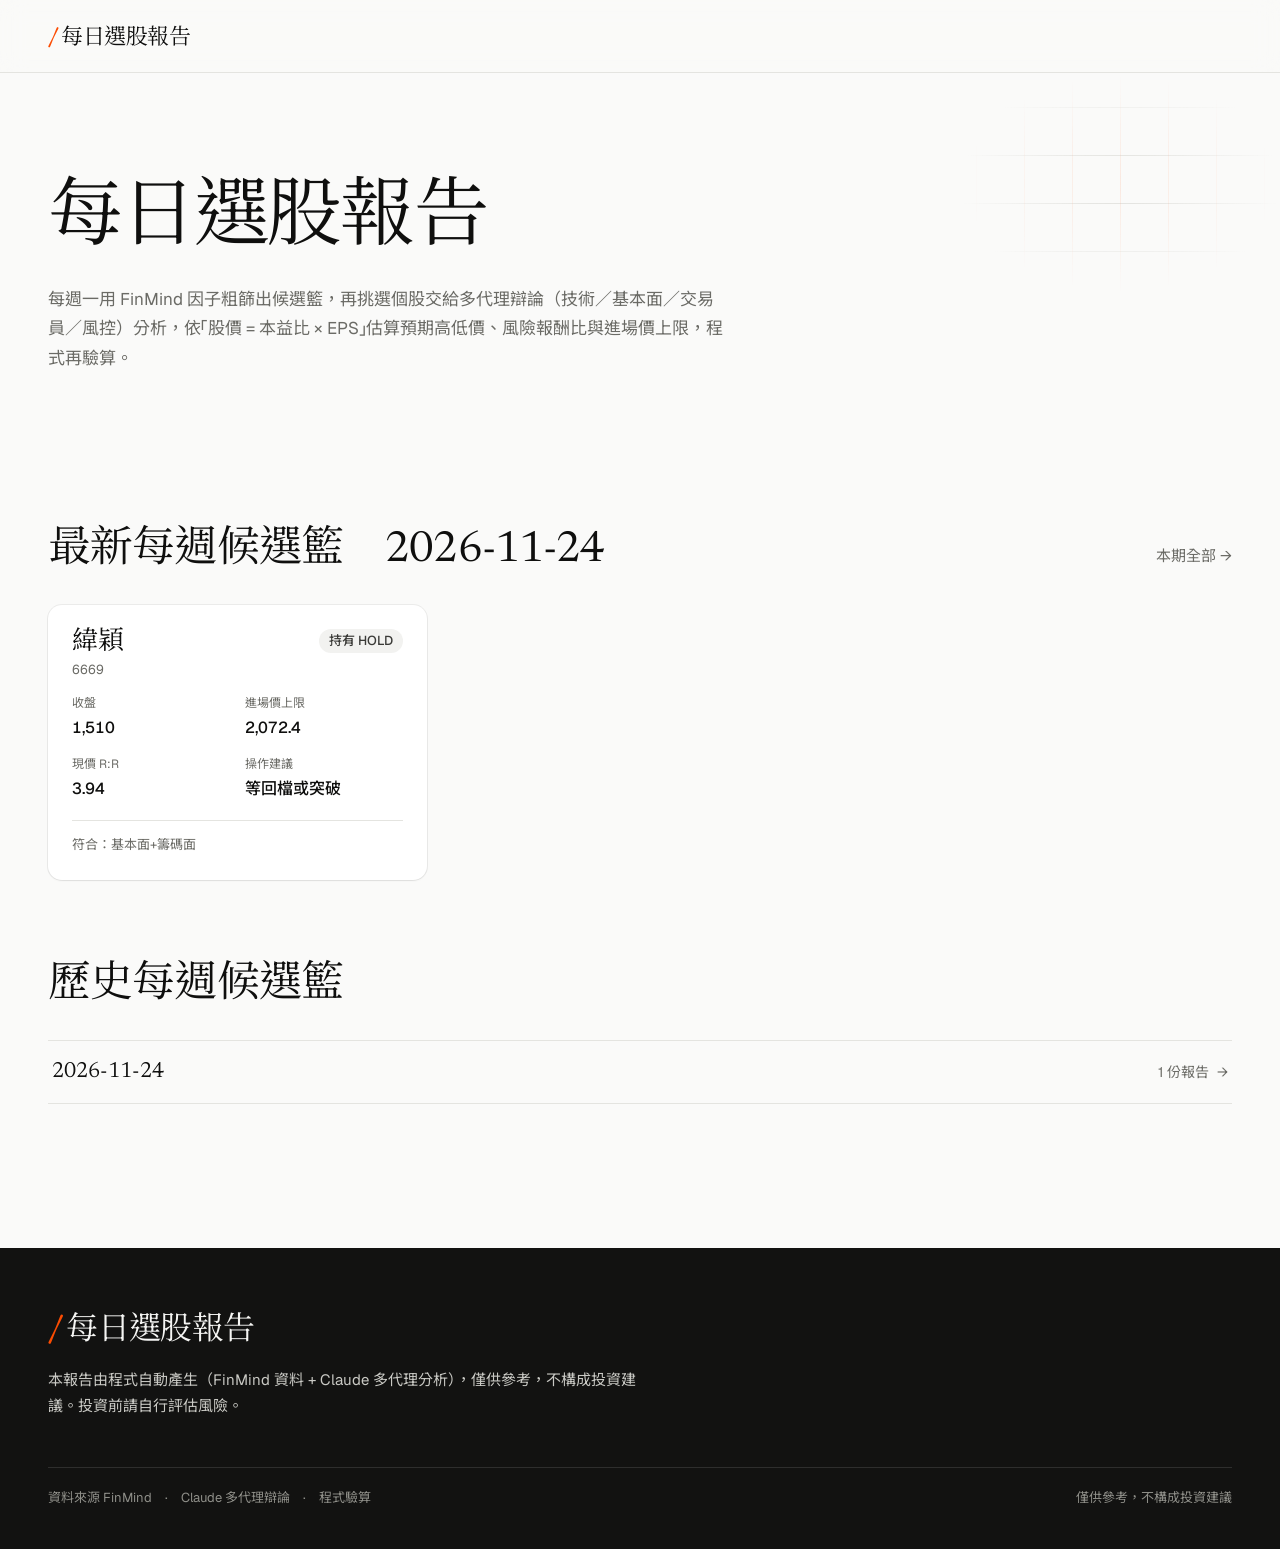
==== index.html @ 47975ad2 "選股報告 2026-11-24" ====
<!doctype html>
<html lang="zh-Hant">
<head>
<meta charset="utf-8">
<meta name="viewport" content="width=device-width, initial-scale=1">
<title>每日選股報告</title>
<meta name="description" content="每週一用 FinMind 因子粗篩出候選籃，再挑選個股交給多代理辯論（技術／基本面／交易員／風控）分析，依「股價 = 本益比 × EPS」估算預期高低價、風險報酬比與進場價上限，程式再驗算。">
<link rel="preconnect" href="https://fonts.googleapis.com">
<link rel="preconnect" href="https://fonts.gstatic.com" crossorigin>
<link rel="stylesheet" href="https://fonts.googleapis.com/css2?family=Fraunces:opsz,wght@9..144,400..500&family=Newsreader:opsz,wght@6..72,400;6..72,500&family=Geist:wght@400;500;600&family=Geist+Mono:wght@400;500&family=Noto+Sans+TC:wght@400;500;600&family=Noto+Serif+TC:wght@400;500&display=swap">
<link rel="stylesheet" href="assets/report.css">
</head>
<body>
<header class="nav"><div class="wrap nav__in">
<a class="brand" href="index.html"><span class="brand__slash">/</span>每日選股報告</a>

</div></header>
<main>
<section class="hero"><div class="wrap"><h1>每日選股報告</h1><p class="lead">每週一用 FinMind 因子粗篩出候選籃，再挑選個股交給多代理辯論（技術／基本面／交易員／風控）分析，依「股價 = 本益比 × EPS」估算預期高低價、風險報酬比與進場價上限，程式再驗算。</p></div></section><section class="block wrap"><div class="block__head"><h2>最新每週候選籃　2026-11-24</h2><a class="more" href="picks/2026-11-24/index.html">本期全部 →</a></div><div class="cards"><a class="card" href="picks/2026-11-24/6669.html"><div class="card__top"><div><div class="card__name">緯穎</div><span class="card__id">6669</span></div><span class="tag">持有 HOLD</span></div><dl class=""><div><dt>收盤</dt><dd>1,510</dd></div><div><dt>進場價上限</dt><dd>2,072.4</dd></div><div><dt>現價 R:R</dt><dd>3.94</dd></div><div><dt>操作建議</dt><dd class="text">等回檔或突破</dd></div></dl><div class="card__foot">符合：基本面+籌碼面</div></a></div></section><section class="block wrap"><div class="block__head"><h2>歷史每週候選籃</h2></div><ul class="rows"><li><a href="picks/2026-11-24/index.html"><span class="rows__key">2026-11-24</span><span class="rows__meta">1 份報告<span class="rows__arrow">→</span></span></a></li></ul></section>
</main>
<footer class="foot"><div class="wrap">
<a class="brand" href="index.html"><span class="brand__slash">/</span>每日選股報告</a>
<p class="foot__note">本報告由程式自動產生（FinMind 資料 + Claude 多代理分析），僅供參考，不構成投資建議。投資前請自行評估風險。</p>
<div class="foot__bot"><span>資料來源 FinMind　·　Claude 多代理辯論　·　程式驗算</span><span>僅供參考，不構成投資建議</span></div>
</div></footer>

</body>
</html>
---- assets/report.css ----
/* 公開選股報告（GitHub Pages）樣式。
   排版語彙參考 nutlope/hallmark 官網：紙白底、Newsreader 襯線大標、Geist 內文、
   1px 細線分隔、14px 圓角、膠囊標籤、深色頁尾帶；accent 橘只用在焦點與小記號。
   刻意不用 hallmark 列為「AI 味」的手法：標題上方小字 eyebrow、加字距全大寫標籤。 */

:root {
  --paper: #FAFAF9;
  --paper-2: #F2F2F0;
  --paper-3: #E9E9E6;
  --card: #FFFFFF;
  --ink: #0F0F0E;
  --ink-2: #3A3A37;
  --muted: #6B6B66;
  --line: #E4E4E0;
  --line-2: #D4D4CF;
  --accent: #FC4C02;
  --accent-soft: rgb(252 76 2 / 0.12);
  --accent-grid: rgb(252 76 2 / 0.14);
  --ok-ink: #13703B;
  --ok-soft: rgb(31 157 85 / 0.12);
  --bad-ink: #B4232A;
  --bad-soft: rgb(229 72 77 / 0.12);
  --warn-ink: #8A5A00;
  --warn-soft: rgb(230 160 0 / 0.14);

  --band: #121211;
  --on-band: #F5F5F3;
  --on-band-2: #C9C9C4;
  --on-band-muted: #8E8E88;
  --on-band-line: rgb(245 245 243 / 0.12);

  --shadow-1: 0 1px 2px rgb(15 15 14 / 0.06), 0 0 0 1px rgb(15 15 14 / 0.06);
  --shadow-2: 0 1px 2px rgb(15 15 14 / 0.05), 0 18px 40px -22px rgb(15 15 14 / 0.28), 0 0 0 1px rgb(15 15 14 / 0.06);

  --font-brand: "Fraunces", "Noto Serif TC", "Iowan Old Style", Georgia, serif;
  --font-display: "Newsreader", "Noto Serif TC", "Iowan Old Style", Georgia, serif;
  --font-body: "Geist", "Noto Sans TC", ui-sans-serif, system-ui, "PingFang TC", "Microsoft JhengHei", sans-serif;
  --font-mono: "Geist Mono", ui-monospace, "SF Mono", Menlo, Consolas, monospace;

  --container: 1240px;
  --gutter: clamp(16px, 4vw, 48px);
  --nav-h: 72px;
  --r: 14px;
  --r-in: 8px;
  --r-pill: 999px;
  --ease: cubic-bezier(0.2, 0.7, 0.2, 1);
  color-scheme: light;
}

@media (prefers-color-scheme: dark) {
  :root {
    --paper: #121211;
    --paper-2: #1C1C1A;
    --paper-3: #262624;
    --card: #1A1A18;
    --ink: #F5F5F3;
    --ink-2: #C9C9C4;
    --muted: #8E8E88;
    --line: rgb(245 245 243 / 0.12);
    --line-2: rgb(245 245 243 / 0.22);
    --ok-ink: #5BCF8C;
    --ok-soft: rgb(31 157 85 / 0.2);
    --bad-ink: #FF8A8E;
    --bad-soft: rgb(229 72 77 / 0.2);
    --warn-ink: #F2C35B;
    --warn-soft: rgb(230 160 0 / 0.18);
    --band: #0A0A09;
    --shadow-1: 0 0 0 1px rgb(245 245 243 / 0.1);
    --shadow-2: 0 18px 40px -22px rgb(0 0 0 / 0.7), 0 0 0 1px rgb(245 245 243 / 0.14);
    color-scheme: dark;
  }
}

*, *::before, *::after { box-sizing: border-box; }
html { -webkit-text-size-adjust: 100%; scroll-padding-top: calc(var(--nav-h) + 24px); }
body {
  margin: 0;
  background: var(--paper);
  color: var(--ink);
  font: 400 1rem/1.6 var(--font-body);
  -webkit-font-smoothing: antialiased;
  text-rendering: optimizeLegibility;
}
::selection { background: var(--accent-soft); }
:focus-visible { outline: 2px solid var(--accent); outline-offset: 3px; border-radius: 4px; }
a { color: inherit; text-decoration: none; }
h1, h2, h3, h4, p { margin: 0; }
img { max-width: 100%; }

.wrap {
  width: 100%;
  max-width: calc(var(--container) + 2 * var(--gutter));
  margin-inline: auto;
  padding-inline: var(--gutter);
}

/* ── nav ─────────────────────────────────────────── */
.nav {
  position: sticky; top: 0; z-index: 10;
  height: var(--nav-h);
  background: color-mix(in srgb, var(--paper) 86%, transparent);
  -webkit-backdrop-filter: saturate(1.4) blur(12px);
  backdrop-filter: saturate(1.4) blur(12px);
  box-shadow: 0 1px 0 var(--line);
}
.nav__in { height: 100%; display: flex; align-items: center; justify-content: space-between; gap: 16px; }
.brand {
  font: 400 1.375rem/1 var(--font-brand);
  letter-spacing: -0.02em;
  white-space: nowrap;
}
.brand__slash { color: var(--accent); font-weight: 500; margin-right: 0.12em; }

.btn {
  display: inline-flex; align-items: center; gap: 8px;
  min-height: 40px; padding: 0 20px;
  border-radius: var(--r-pill);
  font: 500 0.9375rem/1 var(--font-body);
  white-space: nowrap;
  transition: box-shadow 160ms var(--ease), background 160ms var(--ease), transform 160ms var(--ease);
}
.btn:active { transform: scale(0.97); }
.btn--line { background: var(--paper); box-shadow: inset 0 0 0 1px var(--line-2); }
.btn--line:hover { box-shadow: inset 0 0 0 1px var(--ink); }

/* ── hero ────────────────────────────────────────── */
.hero { position: relative; overflow: hidden; padding: clamp(56px, 3rem + 5vw, 128px) 0 clamp(40px, 2rem + 3vw, 72px); }
.hero::before {
  content: ""; position: absolute; top: 0; right: 0;
  width: min(640px, 70vw); height: 100%;
  background:
    repeating-linear-gradient(90deg, var(--accent-grid) 0 1px, transparent 1px 48px),
    repeating-linear-gradient(0deg, var(--line-2) 0 1px, transparent 1px 48px);
  -webkit-mask-image: radial-gradient(closest-side at 75% 30%, #000, transparent);
  mask-image: radial-gradient(closest-side at 75% 30%, #000, transparent);
  opacity: 0.7;
  pointer-events: none;
}
.hero > .wrap { position: relative; }
.hero h1 {
  font: 400 clamp(2.5rem, 1.5rem + 4vw, 5rem)/1.02 var(--font-display);
  font-variation-settings: "opsz" 72;
  letter-spacing: -0.025em;
  text-wrap: balance;
  max-width: 18ch;
}
.hero__head { display: flex; flex-wrap: wrap; align-items: flex-end; gap: 16px 24px; }
.hero__id {
  font: 400 0.36em/1 var(--font-mono);
  letter-spacing: 0;
  color: var(--muted);
  margin-left: 0.4em;
  vertical-align: 0.5em;
}
.lead {
  margin-top: 24px;
  max-width: 62ch;
  font-size: 1.0625rem; line-height: 1.75;
  color: var(--muted);
  text-wrap: pretty;
}
.hero__meta {
  display: flex; flex-wrap: wrap; gap: 6px 10px; align-items: center;
  margin-top: 24px;
  font-size: 0.875rem; color: var(--muted);
}
.hero__meta .dot { color: var(--line-2); }

/* ── tags / decision ─────────────────────────────── */
.tag {
  display: inline-flex; align-items: center; gap: 6px;
  height: 24px; padding: 0 10px;
  border-radius: var(--r-pill);
  background: var(--paper-2); color: var(--ink-2);
  font: 500 0.8125rem/1 var(--font-body);
  white-space: nowrap;
}
.tag--ok { background: var(--ok-soft); color: var(--ok-ink); }
.tag--bad { background: var(--bad-soft); color: var(--bad-ink); }
.tag--warn { background: var(--warn-soft); color: var(--warn-ink); }
.decision { height: 34px; padding: 0 16px; font-size: 0.9375rem; font-weight: 600; margin-bottom: 0.55em; }
.decision::before { content: ""; width: 7px; height: 7px; border-radius: 50%; background: currentColor; }

/* ── key numbers ─────────────────────────────────── */
.stats {
  display: grid;
  grid-template-columns: repeat(auto-fit, minmax(150px, 1fr));
  gap: 0 24px;
  margin: clamp(40px, 2rem + 2vw, 64px) 0 0;
  border-top: 1px solid var(--line);
}
.stats div { padding: 18px 0 4px; border-bottom: 1px solid var(--line); }
.stats dt { font-size: 0.8125rem; color: var(--muted); }
.stats dd {
  margin: 6px 0 0;
  font: 400 1.75rem/1.15 var(--font-display);
  letter-spacing: -0.015em;
  font-variant-numeric: tabular-nums;
}
.stats dd.text { font: 500 1.0625rem/1.4 var(--font-body); padding-top: 6px; }

/* ── report layout ───────────────────────────────── */
.doc {
  display: grid;
  grid-template-columns: repeat(12, minmax(0, 1fr));
  column-gap: 24px;
  align-items: start;
  padding-bottom: 32px;
}
.toc { grid-column: 1 / span 3; position: sticky; top: calc(var(--nav-h) + 32px); padding-top: 8px; }
.toc ol { list-style: none; margin: 0; padding: 0; display: grid; gap: 2px; }
.toc a {
  display: block; padding: 8px 14px;
  border-radius: var(--r-pill);
  color: var(--muted); font: 500 0.9375rem/1.3 var(--font-body);
  transition: background 160ms var(--ease), color 160ms var(--ease);
}
.toc a:hover { background: var(--paper-2); color: var(--ink); }
.toc a[aria-current="true"] { background: var(--ink); color: var(--paper); }

.prose { grid-column: 4 / span 8; min-width: 0; max-width: 46rem; color: var(--ink-2); line-height: 1.8; }
.sec { padding-top: 56px; margin-top: 56px; border-top: 1px solid var(--line); }
.sec:first-child { margin-top: 0; padding-top: 8px; border-top: 0; }
.sec > h2 {
  font: 400 clamp(1.875rem, 1.4rem + 1.5vw, 2.75rem)/1.08 var(--font-display);
  letter-spacing: -0.02em;
  color: var(--ink);
  text-wrap: balance;
  margin-bottom: 20px;
}
.prose .sec-sub {
  font: 400 1.25rem/1.4 var(--font-display);
  color: var(--muted);
  margin: 28px 0 16px;
}
.prose h3 { font: 500 1.125rem/1.4 var(--font-body); letter-spacing: -0.01em; color: var(--ink); margin: 40px 0 12px; }
.prose h4, .prose h5, .prose h6 { font: 500 1rem/1.4 var(--font-body); color: var(--ink); margin: 28px 0 8px; }
.prose p { margin: 0 0 1em; }
.prose strong { color: var(--ink); font-weight: 600; }
.prose ul, .prose ol { margin: 0 0 1.1em; padding-left: 1.3em; }
.prose li { margin: 0.3em 0; }
.prose li::marker { color: var(--muted); }
.prose blockquote {
  margin: 24px 0; padding: 16px 20px;
  background: var(--paper-2);
  border-radius: var(--r);
  box-shadow: inset 0 0 0 1px var(--line);
  color: var(--ink-2); font-size: 0.9375rem;
}
.prose blockquote p:last-child { margin-bottom: 0; }
.prose hr { border: 0; height: 1px; background: var(--line); margin: 40px 0; }
.prose code { font: 0.9em var(--font-mono); background: var(--paper-2); padding: 0.1em 0.35em; border-radius: 6px; }
.prose a { background: linear-gradient(currentColor, currentColor) 0 100% / 100% 1px no-repeat; }
.prose a:hover { color: var(--accent); }

/* tables：hairline 列線、數字欄靠右、等寬數字 */
.tbl {
  margin: 24px 0 28px;
  overflow-x: auto;
  background: var(--card);
  border-radius: var(--r);
  box-shadow: var(--shadow-1);
}
.tbl table { width: 100%; border-collapse: collapse; font-size: 0.9375rem; line-height: 1.5; }
.tbl th {
  text-align: left; white-space: nowrap;
  font: 500 0.8125rem/1.4 var(--font-body); color: var(--muted);
  padding: 12px 16px; background: var(--paper-2);
  border-bottom: 1px solid var(--line);
}
.tbl td { padding: 11px 16px; vertical-align: top; border-top: 1px solid var(--line); color: var(--ink-2); }
.tbl tr:first-child td { border-top: 0; }
.tbl td:first-child { color: var(--ink); font-weight: 500; }
.tbl .n { text-align: right; font-variant-numeric: tabular-nums; white-space: nowrap; }
.tbl tbody tr { transition: background 160ms var(--ease); }
.tbl tbody tr:hover { background: color-mix(in srgb, var(--paper-2) 60%, transparent); }

/* ── list pages ──────────────────────────────────── */
.block { padding-top: clamp(48px, 2rem + 4vw, 96px); }
.block__head { display: flex; flex-wrap: wrap; align-items: baseline; justify-content: space-between; gap: 8px 24px; margin-bottom: 32px; }
.block__head h2 {
  font: 400 clamp(1.875rem, 1.4rem + 1.6vw, 3rem)/1.05 var(--font-display);
  letter-spacing: -0.02em; text-wrap: balance;
}
.block__head .more { color: var(--muted); font-size: 0.9375rem; }
.block__head .more:hover { color: var(--ink); }

.cards { display: grid; grid-template-columns: repeat(auto-fill, minmax(290px, 1fr)); gap: 24px; }
.card {
  display: flex; flex-direction: column; gap: 18px;
  padding: 24px;
  background: var(--card);
  border-radius: var(--r);
  box-shadow: var(--shadow-1);
  transition: box-shadow 320ms var(--ease), transform 320ms var(--ease);
}
.card:hover { box-shadow: var(--shadow-2), 0 0 0 2px var(--ink); transform: translateY(-2px); }
.card__top { display: flex; justify-content: space-between; align-items: flex-start; gap: 12px; }
.card__name { font: 400 1.625rem/1.1 var(--font-display); letter-spacing: -0.015em; }
.card__id { display: block; margin-top: 6px; font: 400 0.8125rem/1 var(--font-mono); color: var(--muted); }
.card dl { display: grid; grid-template-columns: 1fr 1fr; gap: 14px 16px; margin: 0; }
.card dt { font-size: 0.75rem; color: var(--muted); }
.card dd { margin: 2px 0 0; font-variant-numeric: tabular-nums; font-weight: 500; color: var(--ink); }
.card__foot { margin-top: auto; padding-top: 14px; border-top: 1px solid var(--line); font-size: 0.8125rem; color: var(--muted); }

.rows { list-style: none; margin: 0; padding: 0; border-top: 1px solid var(--line); }
.rows a {
  display: flex; justify-content: space-between; align-items: baseline; gap: 16px;
  padding: 18px 4px; border-bottom: 1px solid var(--line);
  transition: padding 160ms var(--ease), color 160ms var(--ease);
}
.rows a:hover { padding-left: 12px; }
.rows a:hover .rows__arrow { color: var(--accent); }
.rows__key { font: 400 1.375rem/1.2 var(--font-display); font-variant-numeric: tabular-nums; }
.rows__meta { color: var(--muted); font-size: 0.875rem; white-space: nowrap; }
.rows__arrow { color: var(--muted); margin-left: 8px; transition: color 160ms var(--ease); }
.empty { color: var(--muted); padding: 24px 0; }

/* ── footer band ─────────────────────────────────── */
.foot { margin-top: clamp(96px, 5rem + 5vw, 176px); background: var(--band); color: var(--on-band-2); padding: 64px 0 40px; }
.foot .brand { color: var(--on-band); font-size: 2rem; }
.foot__note { margin-top: 20px; max-width: 60ch; font-size: 0.9375rem; line-height: 1.75; }
.foot__bot {
  display: flex; flex-wrap: wrap; justify-content: space-between; gap: 8px 24px;
  margin-top: 48px; padding-top: 20px;
  border-top: 1px solid var(--on-band-line);
  font-size: 0.8125rem; color: var(--on-band-muted);
}

/* ── responsive ──────────────────────────────────── */
@media (max-width: 900px) {
  .doc { display: block; }
  .toc {
    position: sticky; top: var(--nav-h); z-index: 5;
    margin: 0 calc(-1 * var(--gutter)) 24px; padding: 10px var(--gutter);
    background: var(--paper);
    box-shadow: 0 1px 0 var(--line);
    overflow-x: auto; scrollbar-width: none;
  }
  .toc::-webkit-scrollbar { display: none; }
  .toc ol { display: flex; gap: 4px; }
  .toc a { white-space: nowrap; padding: 7px 14px; font-size: 0.875rem; }
  .prose { max-width: none; }
}
@media (max-width: 560px) {
  :root { --nav-h: 60px; }
  .brand { font-size: 1.1875rem; }
  .btn { min-height: 36px; padding: 0 14px; font-size: 0.875rem; }
  .stats { grid-template-columns: 1fr 1fr; }
  .stats dd { font-size: 1.375rem; }
  .sec { padding-top: 40px; margin-top: 40px; }
  .tbl table { font-size: 0.875rem; }
  .tbl th, .tbl td { padding: 10px 12px; }
  .tbl td:first-child { min-width: 8em; }   /* 首欄別被擠成一字一行，寬表改左右捲動 */
}
@media (prefers-reduced-motion: reduce) {
  *, *::before, *::after { transition: none !important; }
}
@media print {
  .nav, .toc, .hero::before { display: none; }
  body { background: #fff; }
  .doc { display: block; }
  .prose { max-width: none; }
  .foot { background: none; color: #333; margin-top: 48px; padding: 24px 0; }
  .foot .brand { color: #000; }
}
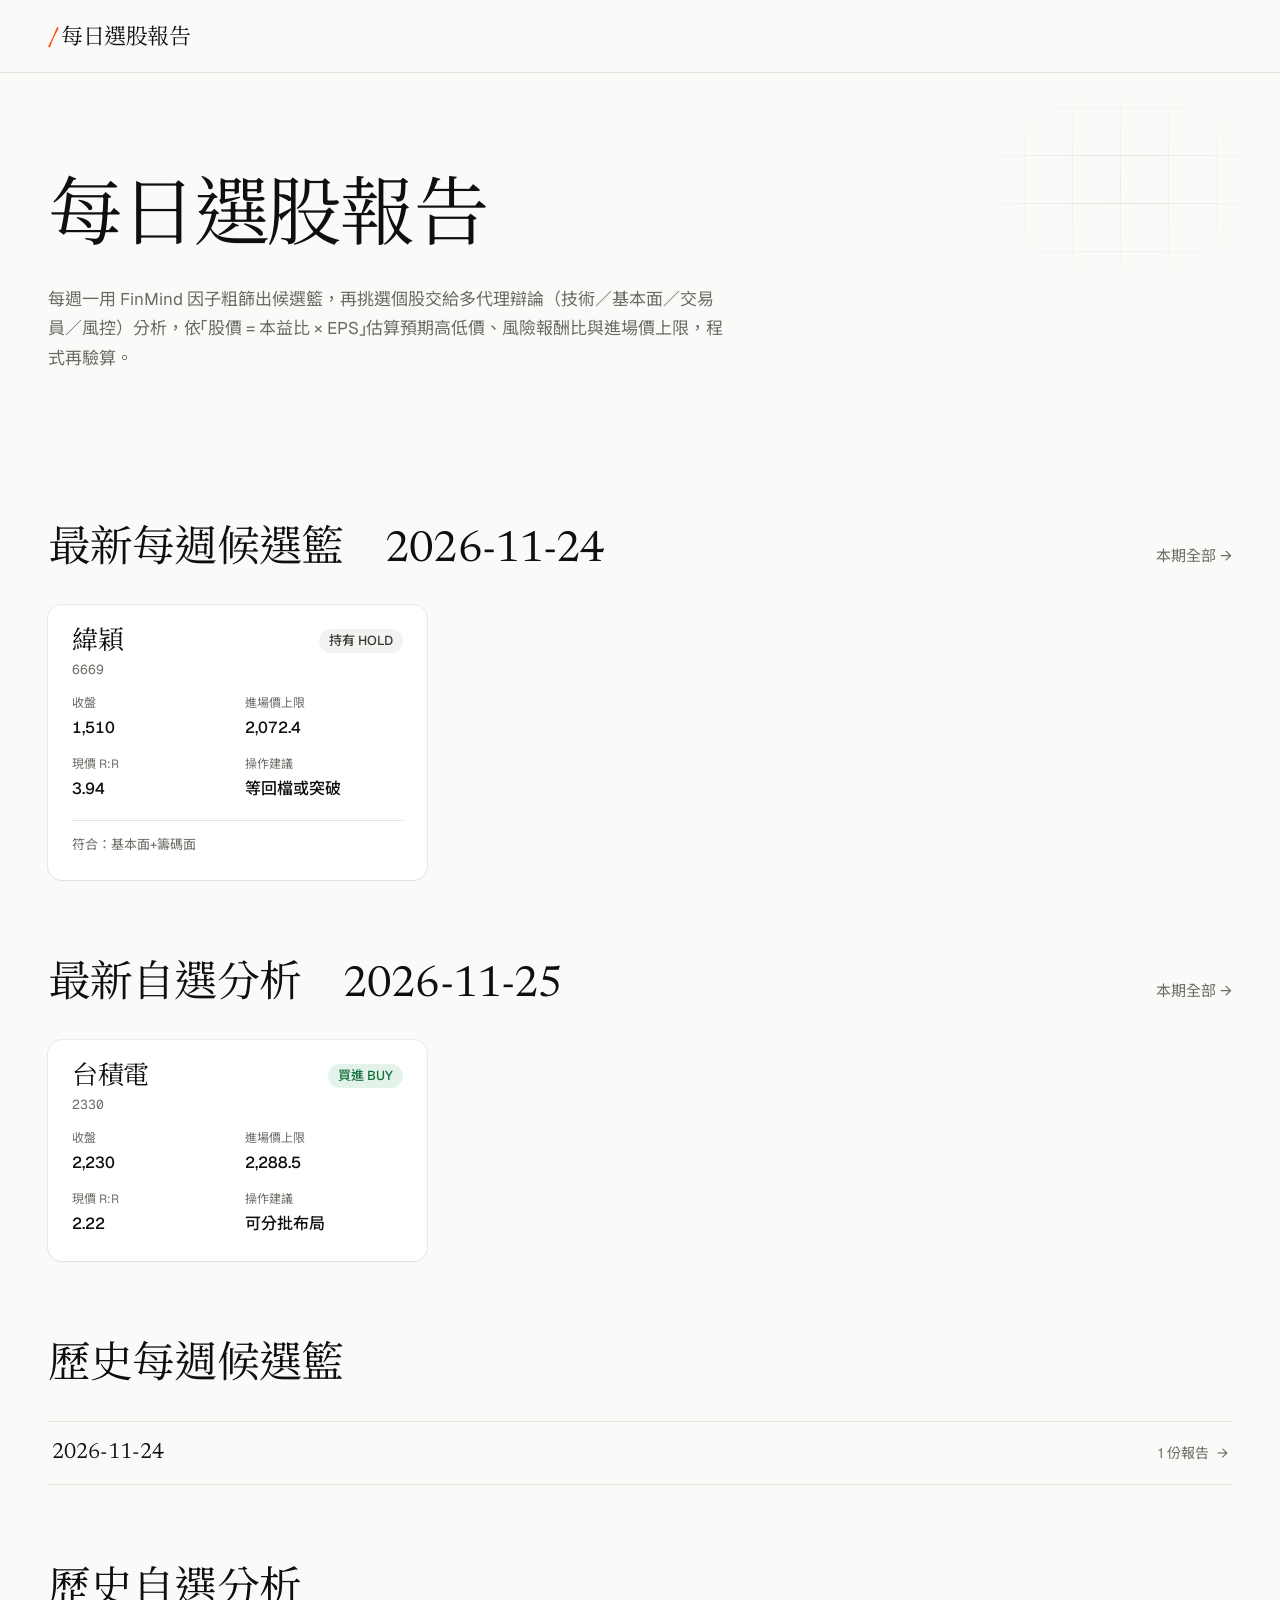
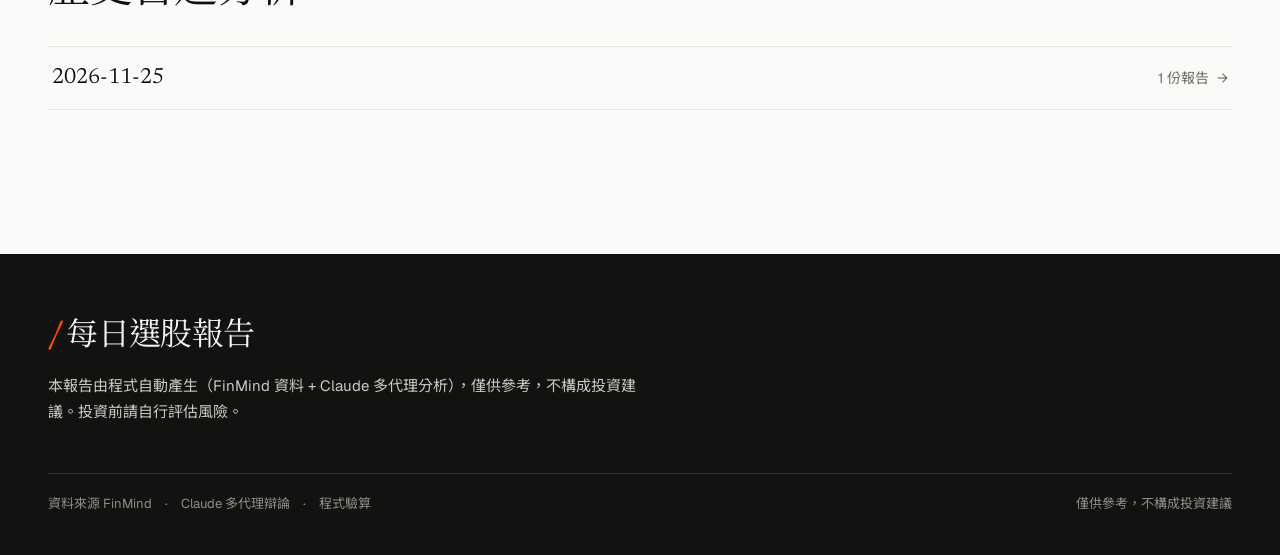
==== commit e982e4f2: "選股報告 2026-11-24~2026-11-25" ====
--- a/index.html
+++ b/index.html
@@ -16,7 +16,7 @@
 
 </div></header>
 <main>
-<section class="hero"><div class="wrap"><h1>每日選股報告</h1><p class="lead">每週一用 FinMind 因子粗篩出候選籃，再挑選個股交給多代理辯論（技術／基本面／交易員／風控）分析，依「股價 = 本益比 × EPS」估算預期高低價、風險報酬比與進場價上限，程式再驗算。</p></div></section><section class="block wrap"><div class="block__head"><h2>最新每週候選籃　2026-11-24</h2><a class="more" href="picks/2026-11-24/index.html">本期全部 →</a></div><div class="cards"><a class="card" href="picks/2026-11-24/6669.html"><div class="card__top"><div><div class="card__name">緯穎</div><span class="card__id">6669</span></div><span class="tag">持有 HOLD</span></div><dl class=""><div><dt>收盤</dt><dd>1,510</dd></div><div><dt>進場價上限</dt><dd>2,072.4</dd></div><div><dt>現價 R:R</dt><dd>3.94</dd></div><div><dt>操作建議</dt><dd class="text">等回檔或突破</dd></div></dl><div class="card__foot">符合：基本面+籌碼面</div></a></div></section><section class="block wrap"><div class="block__head"><h2>歷史每週候選籃</h2></div><ul class="rows"><li><a href="picks/2026-11-24/index.html"><span class="rows__key">2026-11-24</span><span class="rows__meta">1 份報告<span class="rows__arrow">→</span></span></a></li></ul></section>
+<section class="hero"><div class="wrap"><h1>每日選股報告</h1><p class="lead">每週一用 FinMind 因子粗篩出候選籃，再挑選個股交給多代理辯論（技術／基本面／交易員／風控）分析，依「股價 = 本益比 × EPS」估算預期高低價、風險報酬比與進場價上限，程式再驗算。</p></div></section><section class="block wrap"><div class="block__head"><h2>最新每週候選籃　2026-11-24</h2><a class="more" href="picks/2026-11-24/index.html">本期全部 →</a></div><div class="cards"><a class="card" href="picks/2026-11-24/6669.html"><div class="card__top"><div><div class="card__name">緯穎</div><span class="card__id">6669</span></div><span class="tag">持有 HOLD</span></div><dl class=""><div><dt>收盤</dt><dd>1,510</dd></div><div><dt>進場價上限</dt><dd>2,072.4</dd></div><div><dt>現價 R:R</dt><dd>3.94</dd></div><div><dt>操作建議</dt><dd class="text">等回檔或突破</dd></div></dl><div class="card__foot">符合：基本面+籌碼面</div></a></div></section><section class="block wrap"><div class="block__head"><h2>最新自選分析　2026-11-25</h2><a class="more" href="manual/2026-11-25/index.html">本期全部 →</a></div><div class="cards"><a class="card" href="manual/2026-11-25/2330.html"><div class="card__top"><div><div class="card__name">台積電</div><span class="card__id">2330</span></div><span class="tag tag--ok">買進 BUY</span></div><dl class=""><div><dt>收盤</dt><dd>2,230</dd></div><div><dt>進場價上限</dt><dd>2,288.5</dd></div><div><dt>現價 R:R</dt><dd>2.22</dd></div><div><dt>操作建議</dt><dd class="text">可分批布局</dd></div></dl></a></div></section><section class="block wrap"><div class="block__head"><h2>歷史每週候選籃</h2></div><ul class="rows"><li><a href="picks/2026-11-24/index.html"><span class="rows__key">2026-11-24</span><span class="rows__meta">1 份報告<span class="rows__arrow">→</span></span></a></li></ul></section><section class="block wrap"><div class="block__head"><h2>歷史自選分析</h2></div><ul class="rows"><li><a href="manual/2026-11-25/index.html"><span class="rows__key">2026-11-25</span><span class="rows__meta">1 份報告<span class="rows__arrow">→</span></span></a></li></ul></section>
 </main>
 <footer class="foot"><div class="wrap">
 <a class="brand" href="index.html"><span class="brand__slash">/</span>每日選股報告</a>
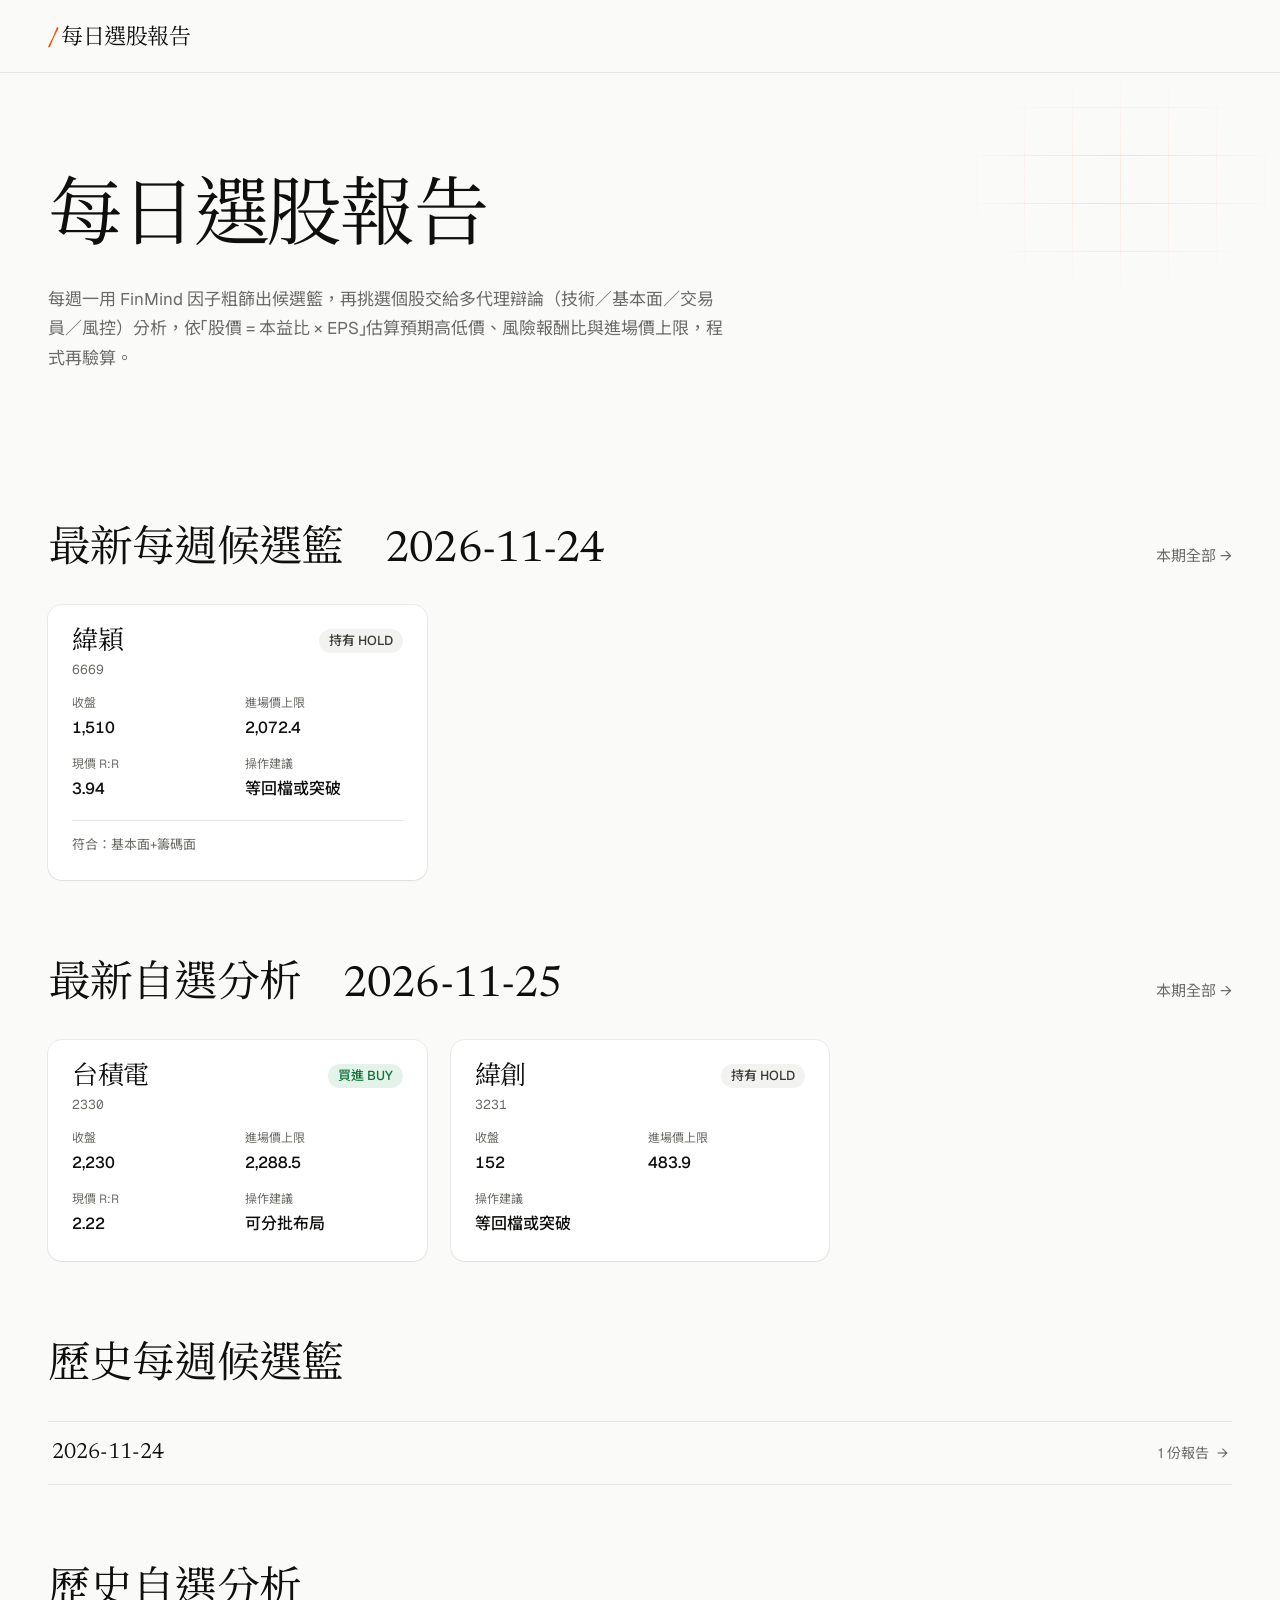
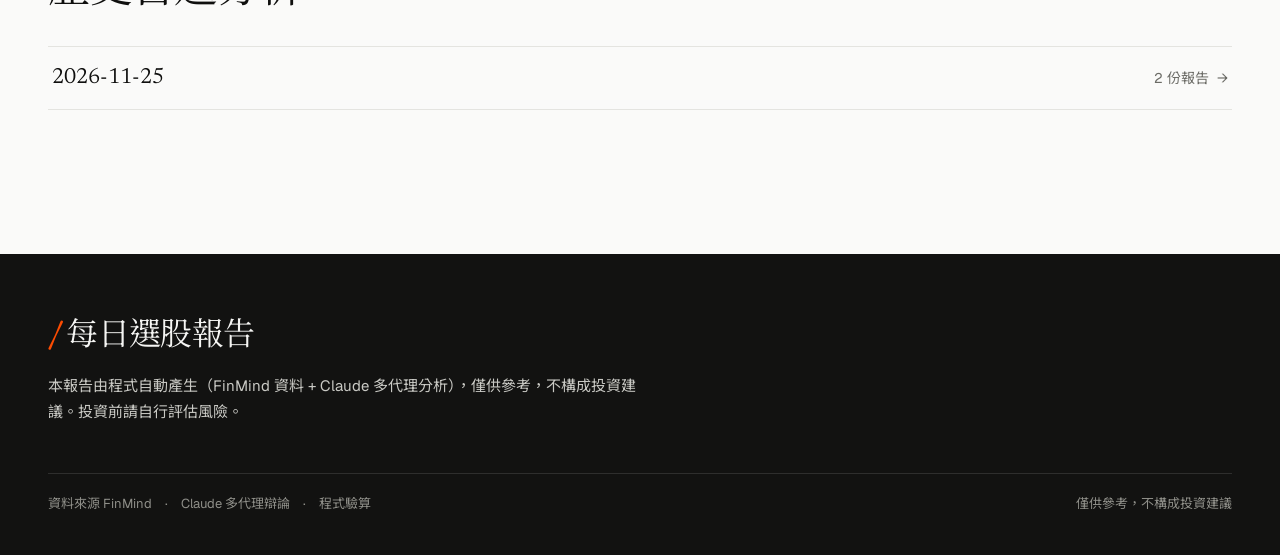
==== commit 8906f615: "選股報告 2026-11-24~2026-11-25" ====
--- a/index.html
+++ b/index.html
@@ -16,7 +16,7 @@
 
 </div></header>
 <main>
-<section class="hero"><div class="wrap"><h1>每日選股報告</h1><p class="lead">每週一用 FinMind 因子粗篩出候選籃，再挑選個股交給多代理辯論（技術／基本面／交易員／風控）分析，依「股價 = 本益比 × EPS」估算預期高低價、風險報酬比與進場價上限，程式再驗算。</p></div></section><section class="block wrap"><div class="block__head"><h2>最新每週候選籃　2026-11-24</h2><a class="more" href="picks/2026-11-24/index.html">本期全部 →</a></div><div class="cards"><a class="card" href="picks/2026-11-24/6669.html"><div class="card__top"><div><div class="card__name">緯穎</div><span class="card__id">6669</span></div><span class="tag">持有 HOLD</span></div><dl class=""><div><dt>收盤</dt><dd>1,510</dd></div><div><dt>進場價上限</dt><dd>2,072.4</dd></div><div><dt>現價 R:R</dt><dd>3.94</dd></div><div><dt>操作建議</dt><dd class="text">等回檔或突破</dd></div></dl><div class="card__foot">符合：基本面+籌碼面</div></a></div></section><section class="block wrap"><div class="block__head"><h2>最新自選分析　2026-11-25</h2><a class="more" href="manual/2026-11-25/index.html">本期全部 →</a></div><div class="cards"><a class="card" href="manual/2026-11-25/2330.html"><div class="card__top"><div><div class="card__name">台積電</div><span class="card__id">2330</span></div><span class="tag tag--ok">買進 BUY</span></div><dl class=""><div><dt>收盤</dt><dd>2,230</dd></div><div><dt>進場價上限</dt><dd>2,288.5</dd></div><div><dt>現價 R:R</dt><dd>2.22</dd></div><div><dt>操作建議</dt><dd class="text">可分批布局</dd></div></dl></a></div></section><section class="block wrap"><div class="block__head"><h2>歷史每週候選籃</h2></div><ul class="rows"><li><a href="picks/2026-11-24/index.html"><span class="rows__key">2026-11-24</span><span class="rows__meta">1 份報告<span class="rows__arrow">→</span></span></a></li></ul></section><section class="block wrap"><div class="block__head"><h2>歷史自選分析</h2></div><ul class="rows"><li><a href="manual/2026-11-25/index.html"><span class="rows__key">2026-11-25</span><span class="rows__meta">1 份報告<span class="rows__arrow">→</span></span></a></li></ul></section>
+<section class="hero"><div class="wrap"><h1>每日選股報告</h1><p class="lead">每週一用 FinMind 因子粗篩出候選籃，再挑選個股交給多代理辯論（技術／基本面／交易員／風控）分析，依「股價 = 本益比 × EPS」估算預期高低價、風險報酬比與進場價上限，程式再驗算。</p></div></section><section class="block wrap"><div class="block__head"><h2>最新每週候選籃　2026-11-24</h2><a class="more" href="picks/2026-11-24/index.html">本期全部 →</a></div><div class="cards"><a class="card" href="picks/2026-11-24/6669.html"><div class="card__top"><div><div class="card__name">緯穎</div><span class="card__id">6669</span></div><span class="tag">持有 HOLD</span></div><dl class=""><div><dt>收盤</dt><dd>1,510</dd></div><div><dt>進場價上限</dt><dd>2,072.4</dd></div><div><dt>現價 R:R</dt><dd>3.94</dd></div><div><dt>操作建議</dt><dd class="text">等回檔或突破</dd></div></dl><div class="card__foot">符合：基本面+籌碼面</div></a></div></section><section class="block wrap"><div class="block__head"><h2>最新自選分析　2026-11-25</h2><a class="more" href="manual/2026-11-25/index.html">本期全部 →</a></div><div class="cards"><a class="card" href="manual/2026-11-25/2330.html"><div class="card__top"><div><div class="card__name">台積電</div><span class="card__id">2330</span></div><span class="tag tag--ok">買進 BUY</span></div><dl class=""><div><dt>收盤</dt><dd>2,230</dd></div><div><dt>進場價上限</dt><dd>2,288.5</dd></div><div><dt>現價 R:R</dt><dd>2.22</dd></div><div><dt>操作建議</dt><dd class="text">可分批布局</dd></div></dl></a><a class="card" href="manual/2026-11-25/3231.html"><div class="card__top"><div><div class="card__name">緯創</div><span class="card__id">3231</span></div><span class="tag">持有 HOLD</span></div><dl class=""><div><dt>收盤</dt><dd>152</dd></div><div><dt>進場價上限</dt><dd>483.9</dd></div><div><dt>操作建議</dt><dd class="text">等回檔或突破</dd></div></dl></a></div></section><section class="block wrap"><div class="block__head"><h2>歷史每週候選籃</h2></div><ul class="rows"><li><a href="picks/2026-11-24/index.html"><span class="rows__key">2026-11-24</span><span class="rows__meta">1 份報告<span class="rows__arrow">→</span></span></a></li></ul></section><section class="block wrap"><div class="block__head"><h2>歷史自選分析</h2></div><ul class="rows"><li><a href="manual/2026-11-25/index.html"><span class="rows__key">2026-11-25</span><span class="rows__meta">2 份報告<span class="rows__arrow">→</span></span></a></li></ul></section>
 </main>
 <footer class="foot"><div class="wrap">
 <a class="brand" href="index.html"><span class="brand__slash">/</span>每日選股報告</a>
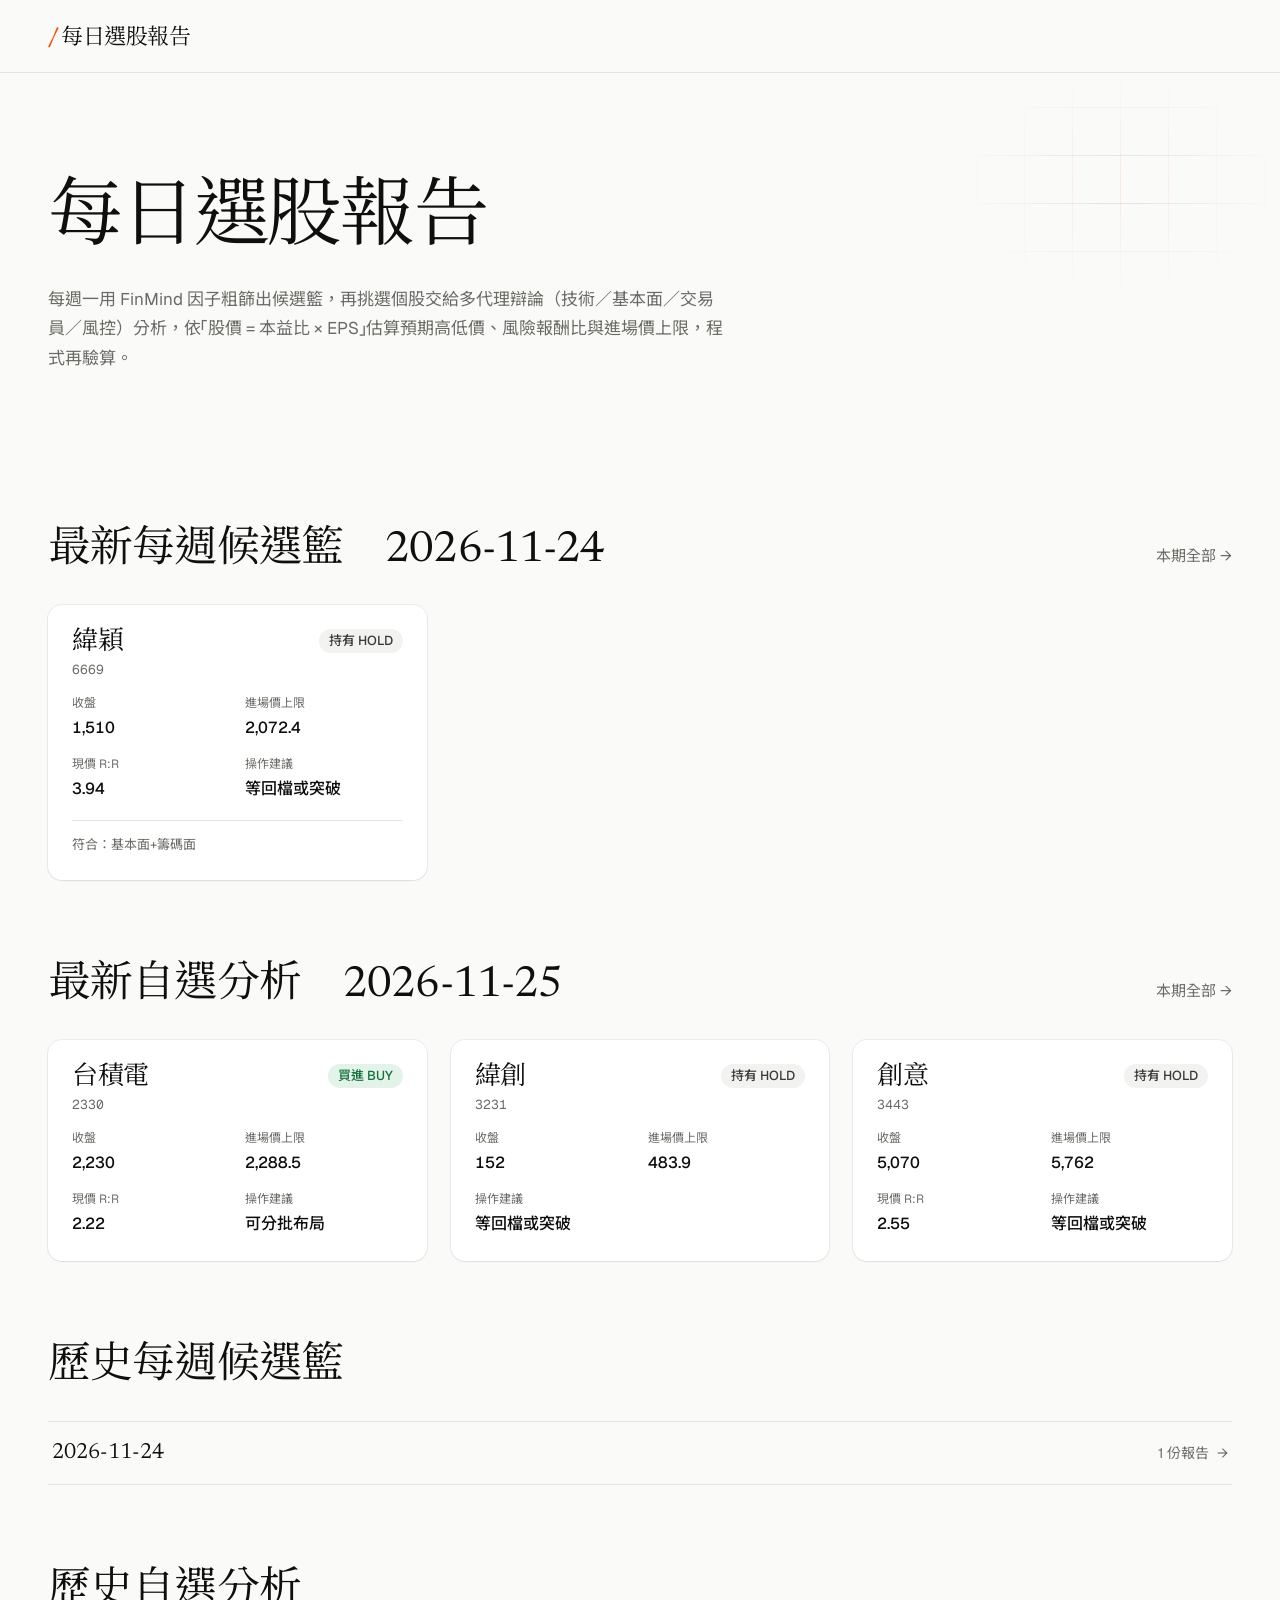
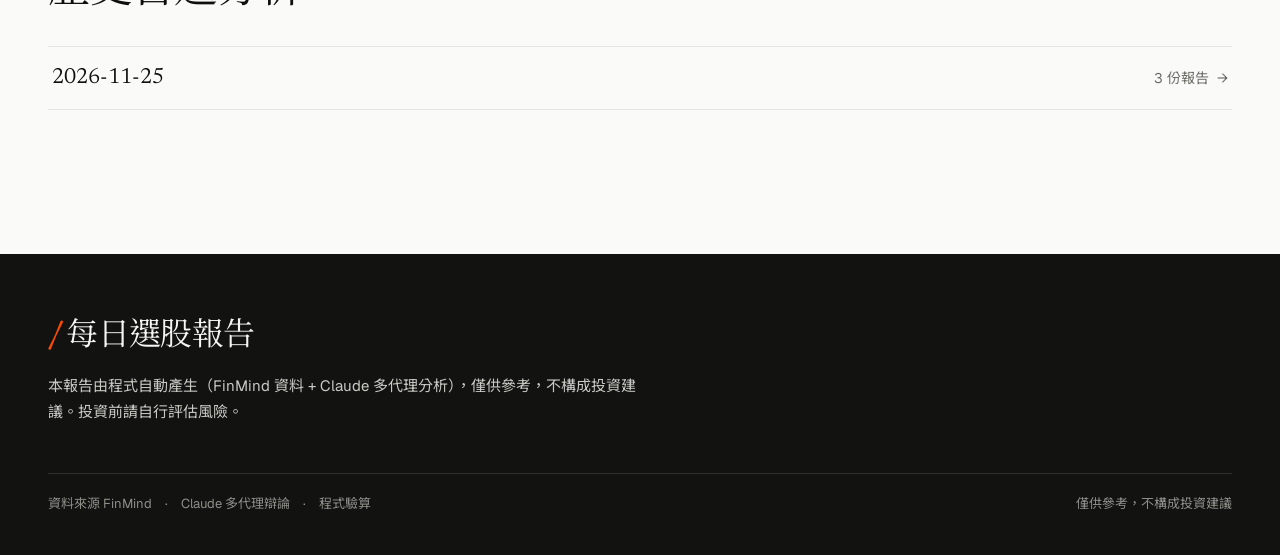
==== commit a9c408a2: "選股報告 2026-11-24~2026-11-25" ====
--- a/index.html
+++ b/index.html
@@ -16,7 +16,7 @@
 
 </div></header>
 <main>
-<section class="hero"><div class="wrap"><h1>每日選股報告</h1><p class="lead">每週一用 FinMind 因子粗篩出候選籃，再挑選個股交給多代理辯論（技術／基本面／交易員／風控）分析，依「股價 = 本益比 × EPS」估算預期高低價、風險報酬比與進場價上限，程式再驗算。</p></div></section><section class="block wrap"><div class="block__head"><h2>最新每週候選籃　2026-11-24</h2><a class="more" href="picks/2026-11-24/index.html">本期全部 →</a></div><div class="cards"><a class="card" href="picks/2026-11-24/6669.html"><div class="card__top"><div><div class="card__name">緯穎</div><span class="card__id">6669</span></div><span class="tag">持有 HOLD</span></div><dl class=""><div><dt>收盤</dt><dd>1,510</dd></div><div><dt>進場價上限</dt><dd>2,072.4</dd></div><div><dt>現價 R:R</dt><dd>3.94</dd></div><div><dt>操作建議</dt><dd class="text">等回檔或突破</dd></div></dl><div class="card__foot">符合：基本面+籌碼面</div></a></div></section><section class="block wrap"><div class="block__head"><h2>最新自選分析　2026-11-25</h2><a class="more" href="manual/2026-11-25/index.html">本期全部 →</a></div><div class="cards"><a class="card" href="manual/2026-11-25/2330.html"><div class="card__top"><div><div class="card__name">台積電</div><span class="card__id">2330</span></div><span class="tag tag--ok">買進 BUY</span></div><dl class=""><div><dt>收盤</dt><dd>2,230</dd></div><div><dt>進場價上限</dt><dd>2,288.5</dd></div><div><dt>現價 R:R</dt><dd>2.22</dd></div><div><dt>操作建議</dt><dd class="text">可分批布局</dd></div></dl></a><a class="card" href="manual/2026-11-25/3231.html"><div class="card__top"><div><div class="card__name">緯創</div><span class="card__id">3231</span></div><span class="tag">持有 HOLD</span></div><dl class=""><div><dt>收盤</dt><dd>152</dd></div><div><dt>進場價上限</dt><dd>483.9</dd></div><div><dt>操作建議</dt><dd class="text">等回檔或突破</dd></div></dl></a></div></section><section class="block wrap"><div class="block__head"><h2>歷史每週候選籃</h2></div><ul class="rows"><li><a href="picks/2026-11-24/index.html"><span class="rows__key">2026-11-24</span><span class="rows__meta">1 份報告<span class="rows__arrow">→</span></span></a></li></ul></section><section class="block wrap"><div class="block__head"><h2>歷史自選分析</h2></div><ul class="rows"><li><a href="manual/2026-11-25/index.html"><span class="rows__key">2026-11-25</span><span class="rows__meta">2 份報告<span class="rows__arrow">→</span></span></a></li></ul></section>
+<section class="hero"><div class="wrap"><h1>每日選股報告</h1><p class="lead">每週一用 FinMind 因子粗篩出候選籃，再挑選個股交給多代理辯論（技術／基本面／交易員／風控）分析，依「股價 = 本益比 × EPS」估算預期高低價、風險報酬比與進場價上限，程式再驗算。</p></div></section><section class="block wrap"><div class="block__head"><h2>最新每週候選籃　2026-11-24</h2><a class="more" href="picks/2026-11-24/index.html">本期全部 →</a></div><div class="cards"><a class="card" href="picks/2026-11-24/6669.html"><div class="card__top"><div><div class="card__name">緯穎</div><span class="card__id">6669</span></div><span class="tag">持有 HOLD</span></div><dl class=""><div><dt>收盤</dt><dd>1,510</dd></div><div><dt>進場價上限</dt><dd>2,072.4</dd></div><div><dt>現價 R:R</dt><dd>3.94</dd></div><div><dt>操作建議</dt><dd class="text">等回檔或突破</dd></div></dl><div class="card__foot">符合：基本面+籌碼面</div></a></div></section><section class="block wrap"><div class="block__head"><h2>最新自選分析　2026-11-25</h2><a class="more" href="manual/2026-11-25/index.html">本期全部 →</a></div><div class="cards"><a class="card" href="manual/2026-11-25/2330.html"><div class="card__top"><div><div class="card__name">台積電</div><span class="card__id">2330</span></div><span class="tag tag--ok">買進 BUY</span></div><dl class=""><div><dt>收盤</dt><dd>2,230</dd></div><div><dt>進場價上限</dt><dd>2,288.5</dd></div><div><dt>現價 R:R</dt><dd>2.22</dd></div><div><dt>操作建議</dt><dd class="text">可分批布局</dd></div></dl></a><a class="card" href="manual/2026-11-25/3231.html"><div class="card__top"><div><div class="card__name">緯創</div><span class="card__id">3231</span></div><span class="tag">持有 HOLD</span></div><dl class=""><div><dt>收盤</dt><dd>152</dd></div><div><dt>進場價上限</dt><dd>483.9</dd></div><div><dt>操作建議</dt><dd class="text">等回檔或突破</dd></div></dl></a><a class="card" href="manual/2026-11-25/3443.html"><div class="card__top"><div><div class="card__name">創意</div><span class="card__id">3443</span></div><span class="tag">持有 HOLD</span></div><dl class=""><div><dt>收盤</dt><dd>5,070</dd></div><div><dt>進場價上限</dt><dd>5,762</dd></div><div><dt>現價 R:R</dt><dd>2.55</dd></div><div><dt>操作建議</dt><dd class="text">等回檔或突破</dd></div></dl></a></div></section><section class="block wrap"><div class="block__head"><h2>歷史每週候選籃</h2></div><ul class="rows"><li><a href="picks/2026-11-24/index.html"><span class="rows__key">2026-11-24</span><span class="rows__meta">1 份報告<span class="rows__arrow">→</span></span></a></li></ul></section><section class="block wrap"><div class="block__head"><h2>歷史自選分析</h2></div><ul class="rows"><li><a href="manual/2026-11-25/index.html"><span class="rows__key">2026-11-25</span><span class="rows__meta">3 份報告<span class="rows__arrow">→</span></span></a></li></ul></section>
 </main>
 <footer class="foot"><div class="wrap">
 <a class="brand" href="index.html"><span class="brand__slash">/</span>每日選股報告</a>
